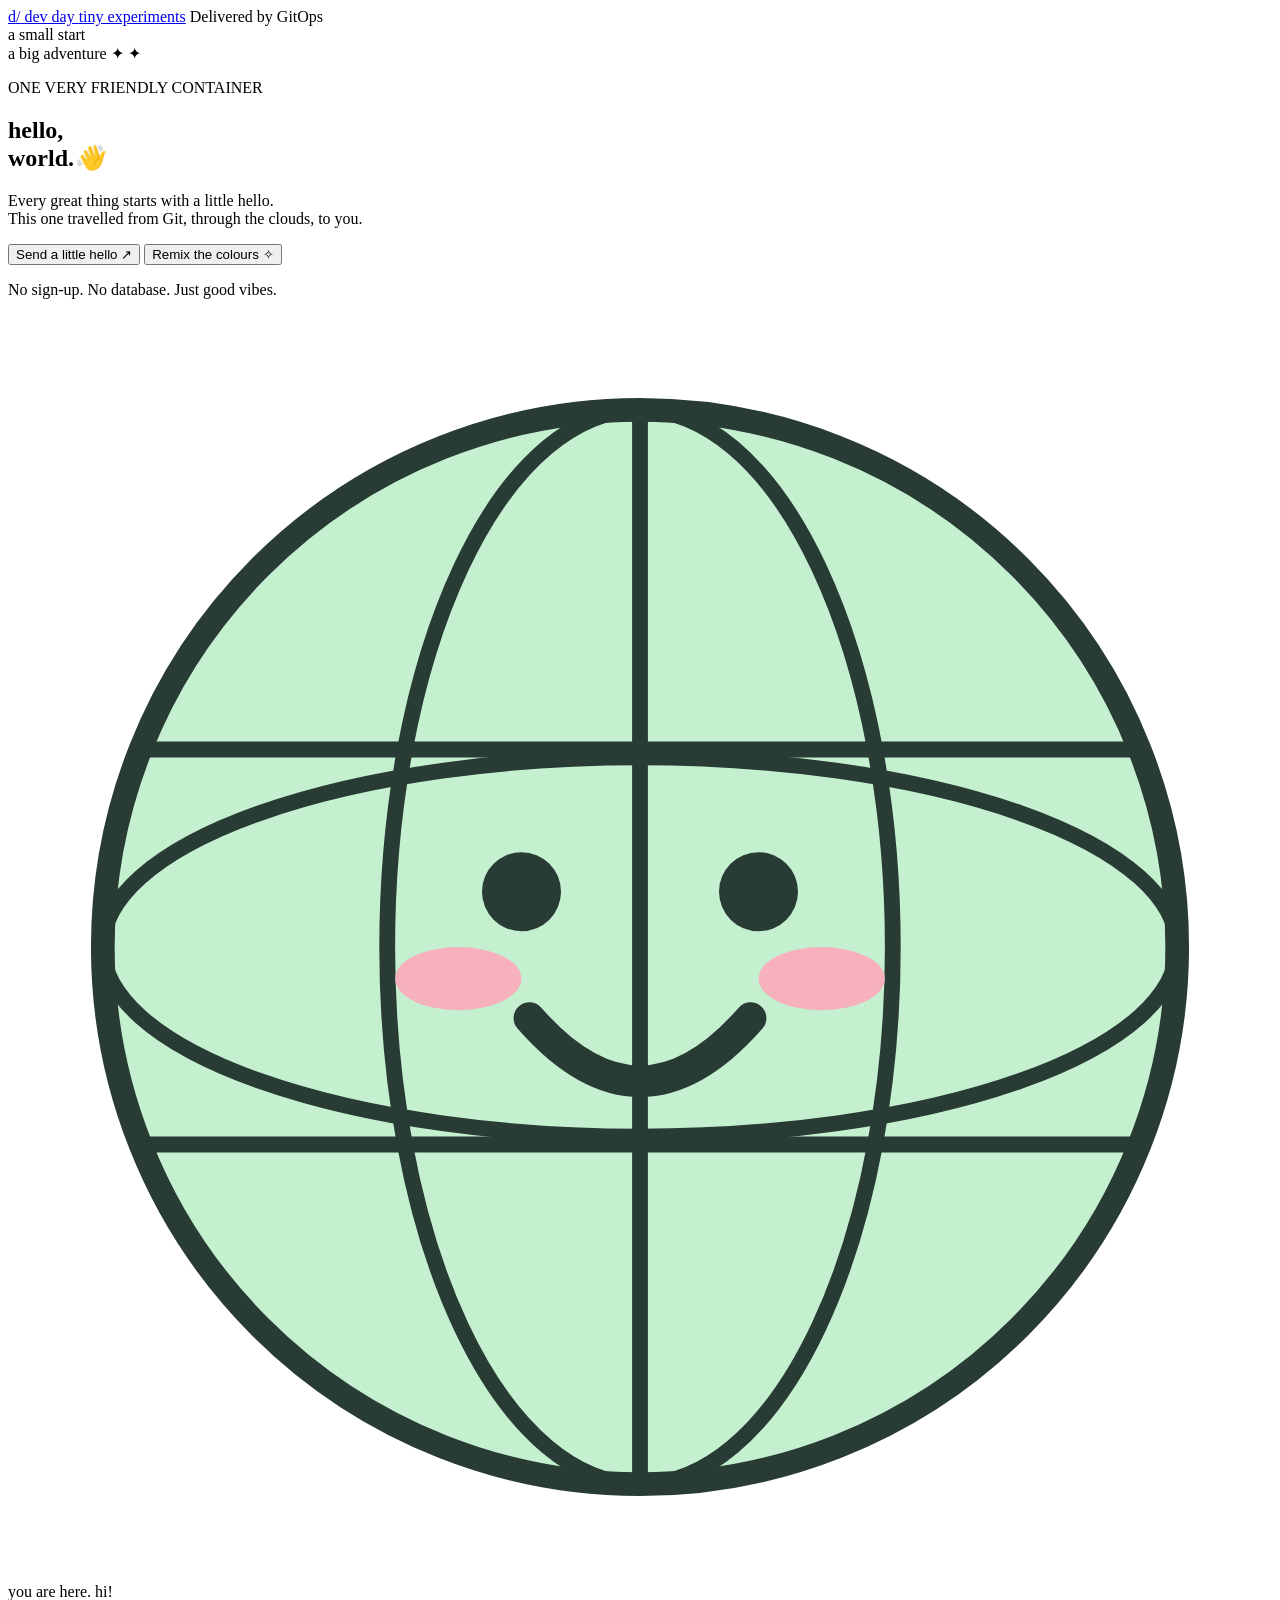
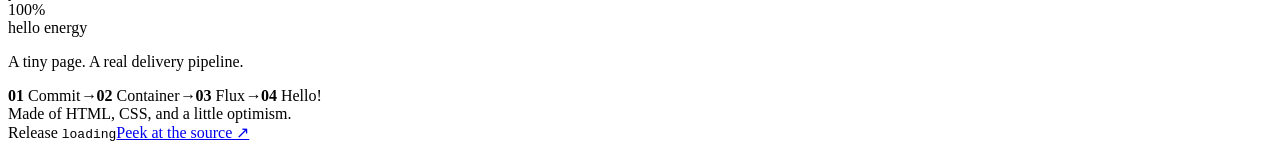
==== hello-world/index.html @ ec375ca3 "Add playful Hello World webpage with Flux GitOps deployment" ====
<!doctype html>
<html lang="en">
<head>
  <meta charset="utf-8">
  <meta name="viewport" content="width=device-width, initial-scale=1">
  <meta name="theme-color" content="#f8f5ef">
  <title>Hello, World! | Dev Day</title>
  <link rel="icon" href="data:image/svg+xml,%3Csvg xmlns='http://www.w3.org/2000/svg' viewBox='0 0 64 64'%3E%3Crect width='64' height='64' rx='18' fill='%237c3aed'/%3E%3Ctext x='32' y='44' text-anchor='middle' font-size='40'%3E%F0%9F%91%8B%3C/text%3E%3C/svg%3E">
  <link rel="stylesheet" href="/styles.css">
  <script src="/app.js" defer></script>
</head>
<body>
  <main class="page">
    <header>
      <a class="brand" href="/" aria-label="Dev Day Hello World home"><span class="brand-mark">d/</span> dev day <span class="brand-caption">tiny experiments</span></a>
      <span class="gitops-pill"><span class="dot"></span> Delivered by GitOps</span>
    </header>
    <section class="hello-card" aria-labelledby="greeting">
      <div class="grid-paper" aria-hidden="true"></div>
      <span class="sticker sticker-top" aria-hidden="true">a small start<br>a big adventure</span>
      <span class="spark spark-one" aria-hidden="true">&#10022;</span>
      <span class="spark spark-two" aria-hidden="true">&#10022;</span>
      <p class="eyebrow"><span></span> ONE VERY FRIENDLY CONTAINER</p>
      <h1 id="greeting">hello,<br><span>world.</span><i aria-hidden="true">&#128075;</i></h1>
      <p class="intro">Every great thing starts with a little hello.<br>This one travelled from Git, through the clouds, to you.</p>
      <div class="actions">
        <button id="say-hello" type="button">Send a little hello <span aria-hidden="true">&#8599;</span></button>
        <button id="remix" class="secondary" type="button">Remix the colours <span aria-hidden="true">&#10023;</span></button>
      </div>
      <p id="hello-status" class="hello-status" role="status" aria-live="polite">No sign-up. No database. Just good vibes.</p>
      <div class="planet" aria-hidden="true">
        <svg viewBox="0 0 160 160" fill="none">
          <circle cx="80" cy="80" r="68" fill="#c4f0cf" stroke="#283b34" stroke-width="3"/>
          <ellipse cx="80" cy="80" rx="32" ry="68" stroke="#283b34" stroke-width="2"/>
          <ellipse cx="80" cy="80" rx="68" ry="24" stroke="#283b34" stroke-width="2"/>
          <path d="M17 55h126M17 105h126M80 12v136" stroke="#283b34" stroke-width="2"/>
          <circle cx="65" cy="73" r="5" fill="#283b34"/><circle cx="95" cy="73" r="5" fill="#283b34"/>
          <path d="M66 89q14 16 28 0" stroke="#283b34" stroke-width="4" stroke-linecap="round"/>
          <ellipse cx="57" cy="84" rx="8" ry="4" fill="#f7b1bc"/><ellipse cx="103" cy="84" rx="8" ry="4" fill="#f7b1bc"/>
        </svg>
        <span class="planet-label">you are here. hi!</span>
      </div>
      <span class="sticker sticker-bottom" aria-hidden="true">100%<br>hello energy</span>
      <div id="confetti" aria-hidden="true"></div>
    </section>
    <section class="journey" aria-label="How this page got here">
      <p>A tiny page. A real delivery pipeline.</p>
      <div><span><b>01</b> Commit</span><i aria-hidden="true">&#8594;</i><span><b>02</b> Container</span><i aria-hidden="true">&#8594;</i><span><b>03</b> Flux</span><i aria-hidden="true">&#8594;</i><span><b>04</b> Hello!</span></div>
    </section>
    <footer>
      <span>Made of HTML, CSS, and a little optimism.</span>
      <div><span class="release-label">Release <code id="release">loading</code></span><a href="https://github.com/pelithne/devday-demoapp" target="_blank" rel="noopener noreferrer">Peek at the source &#8599;</a></div>
    </footer>
  </main>
</body>
</html>
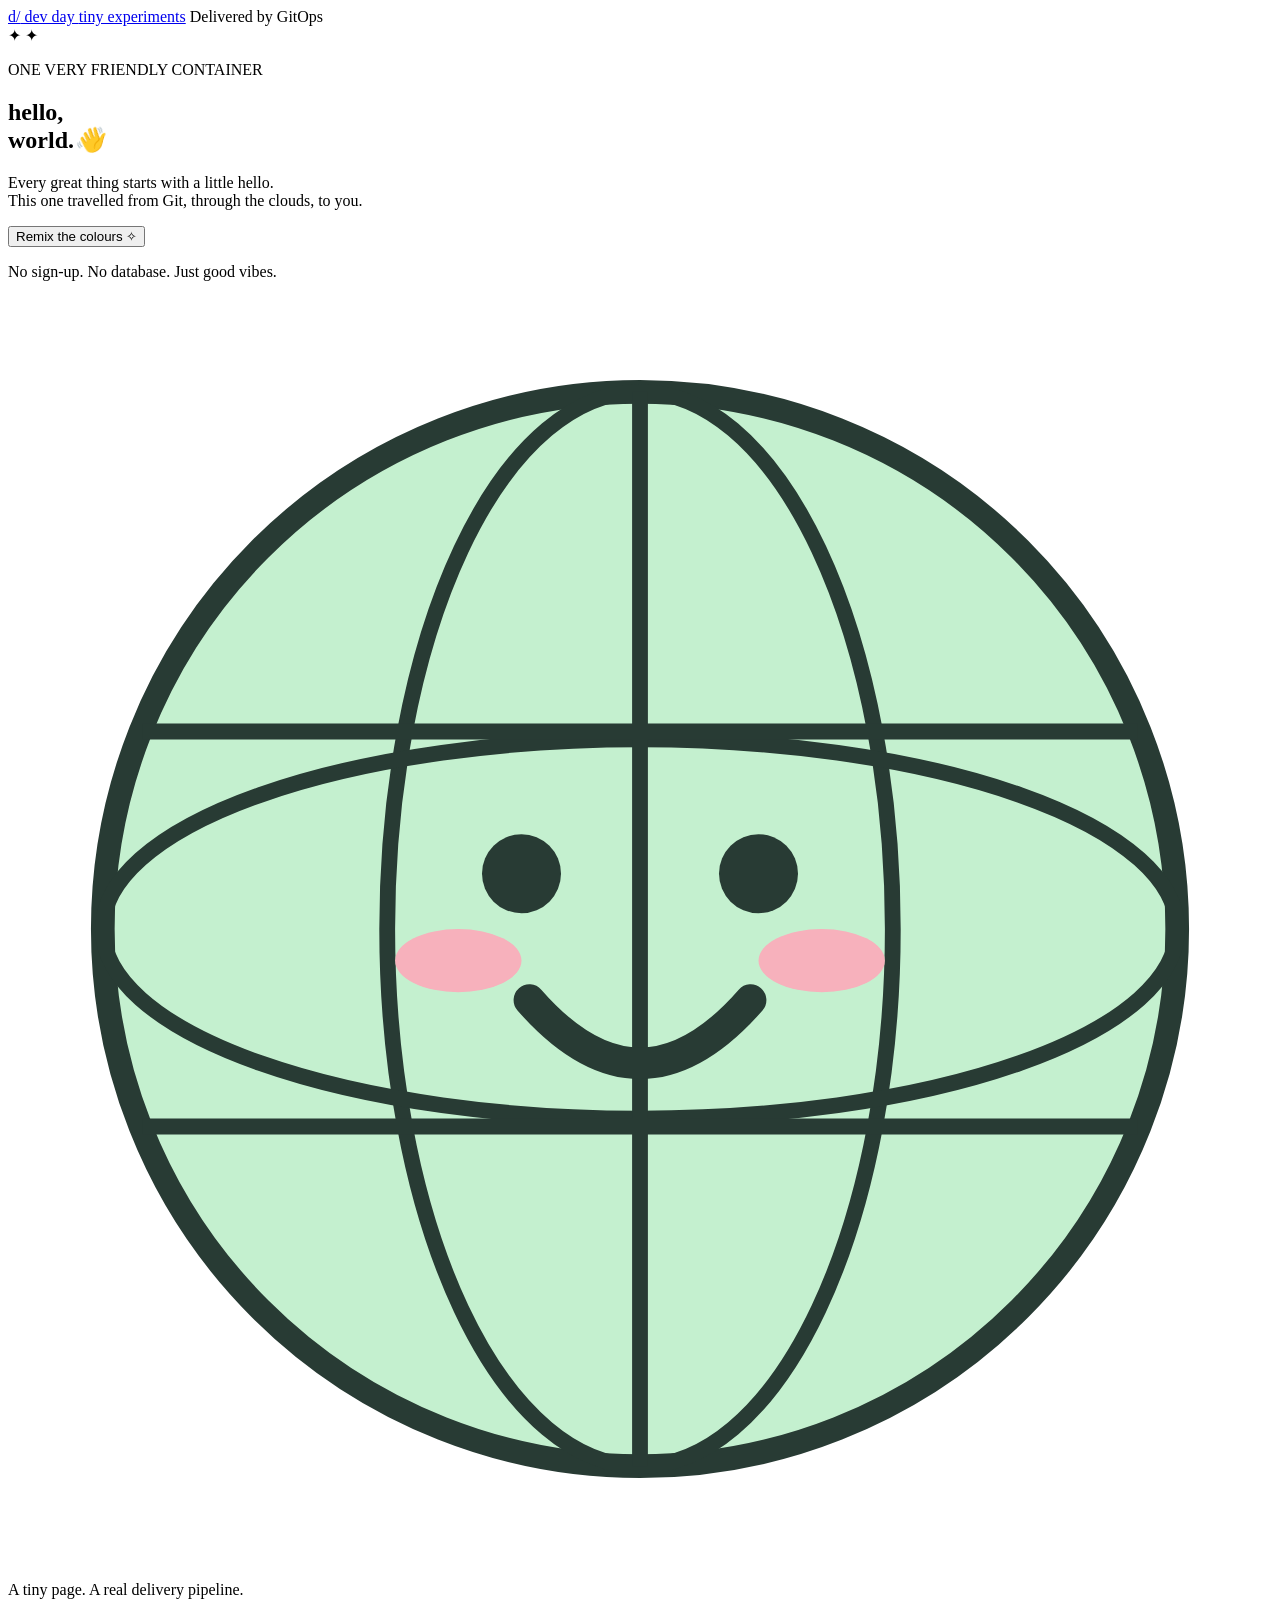
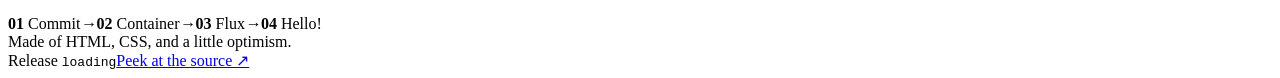
==== commit 7dcb490b: "Simplify Hello World page and remove greeting button and stickers" ====
--- a/hello-world/index.html
+++ b/hello-world/index.html
@@ -17,14 +17,12 @@
     </header>
     <section class="hello-card" aria-labelledby="greeting">
       <div class="grid-paper" aria-hidden="true"></div>
-      <span class="sticker sticker-top" aria-hidden="true">a small start<br>a big adventure</span>
       <span class="spark spark-one" aria-hidden="true">&#10022;</span>
       <span class="spark spark-two" aria-hidden="true">&#10022;</span>
       <p class="eyebrow"><span></span> ONE VERY FRIENDLY CONTAINER</p>
       <h1 id="greeting">hello,<br><span>world.</span><i aria-hidden="true">&#128075;</i></h1>
       <p class="intro">Every great thing starts with a little hello.<br>This one travelled from Git, through the clouds, to you.</p>
       <div class="actions">
-        <button id="say-hello" type="button">Send a little hello <span aria-hidden="true">&#8599;</span></button>
         <button id="remix" class="secondary" type="button">Remix the colours <span aria-hidden="true">&#10023;</span></button>
       </div>
       <p id="hello-status" class="hello-status" role="status" aria-live="polite">No sign-up. No database. Just good vibes.</p>
@@ -38,10 +36,7 @@
           <path d="M66 89q14 16 28 0" stroke="#283b34" stroke-width="4" stroke-linecap="round"/>
           <ellipse cx="57" cy="84" rx="8" ry="4" fill="#f7b1bc"/><ellipse cx="103" cy="84" rx="8" ry="4" fill="#f7b1bc"/>
         </svg>
-        <span class="planet-label">you are here. hi!</span>
       </div>
-      <span class="sticker sticker-bottom" aria-hidden="true">100%<br>hello energy</span>
-      <div id="confetti" aria-hidden="true"></div>
     </section>
     <section class="journey" aria-label="How this page got here">
       <p>A tiny page. A real delivery pipeline.</p>
